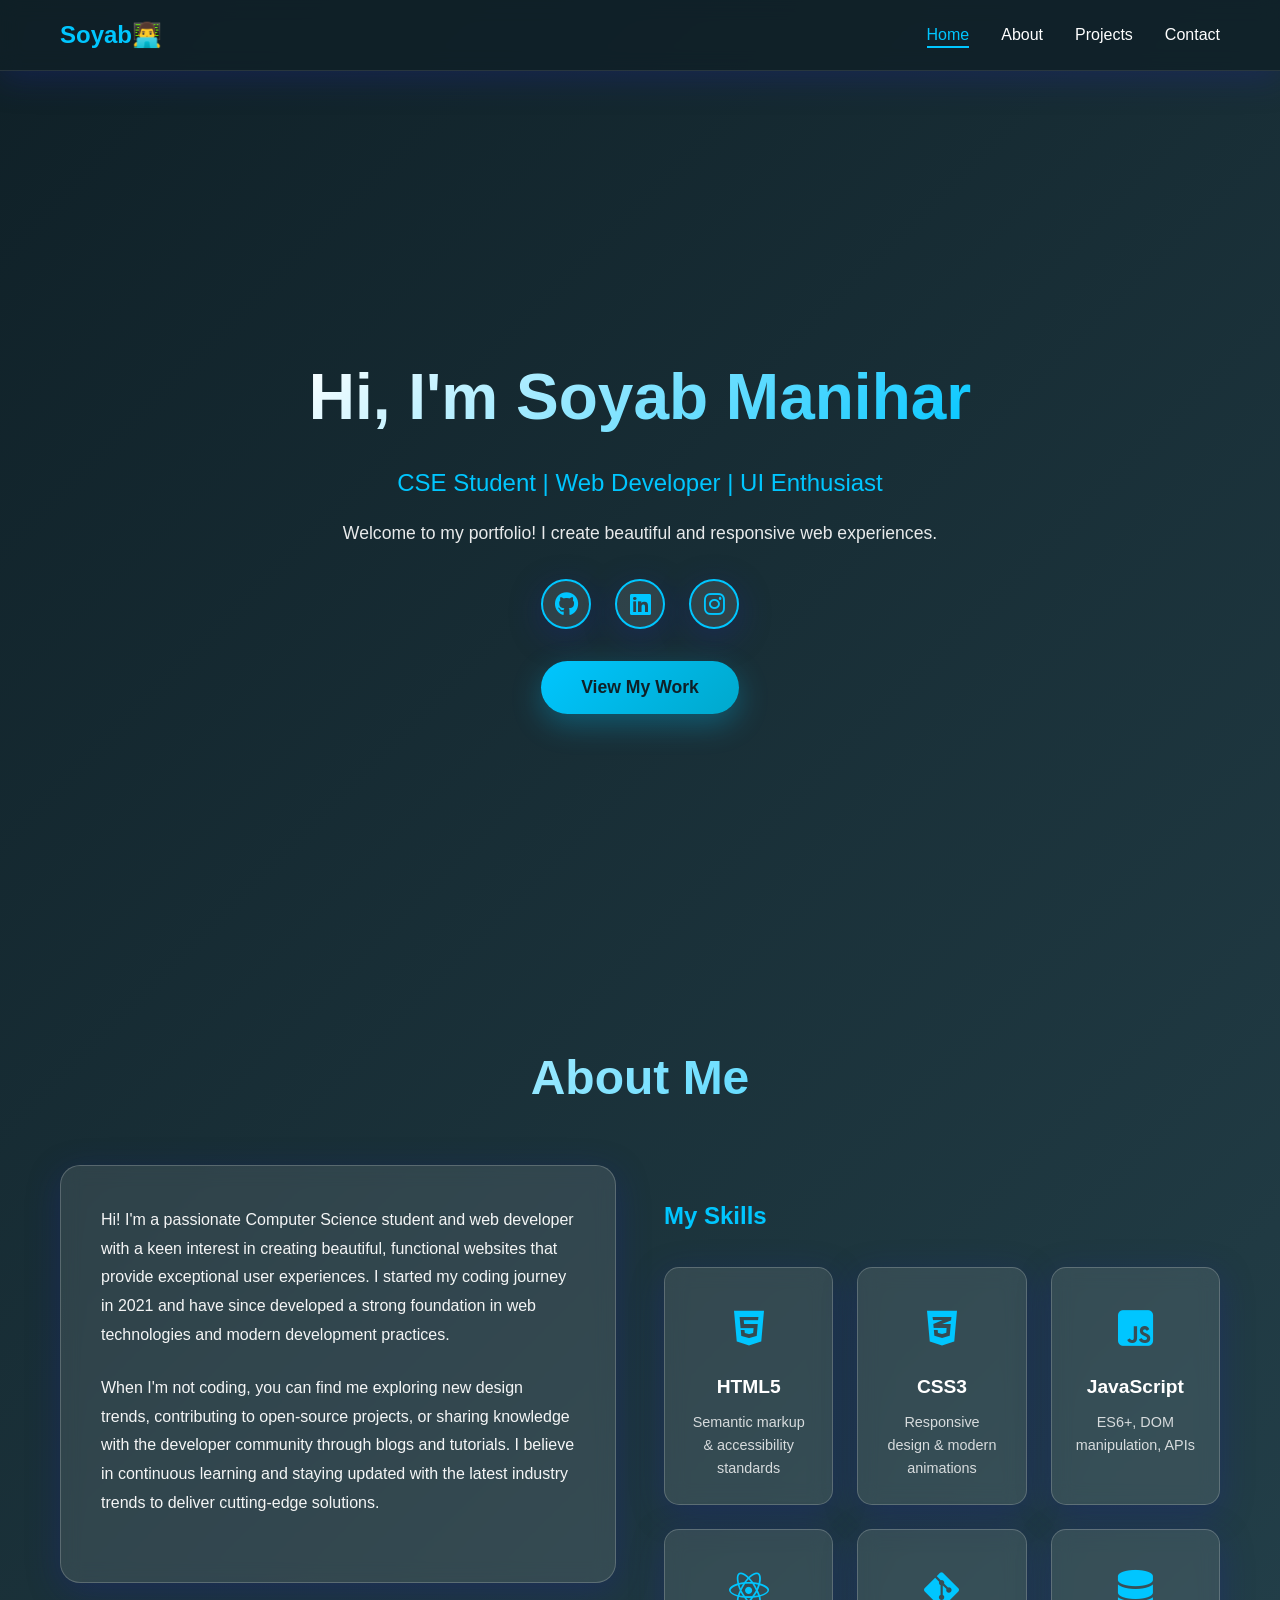
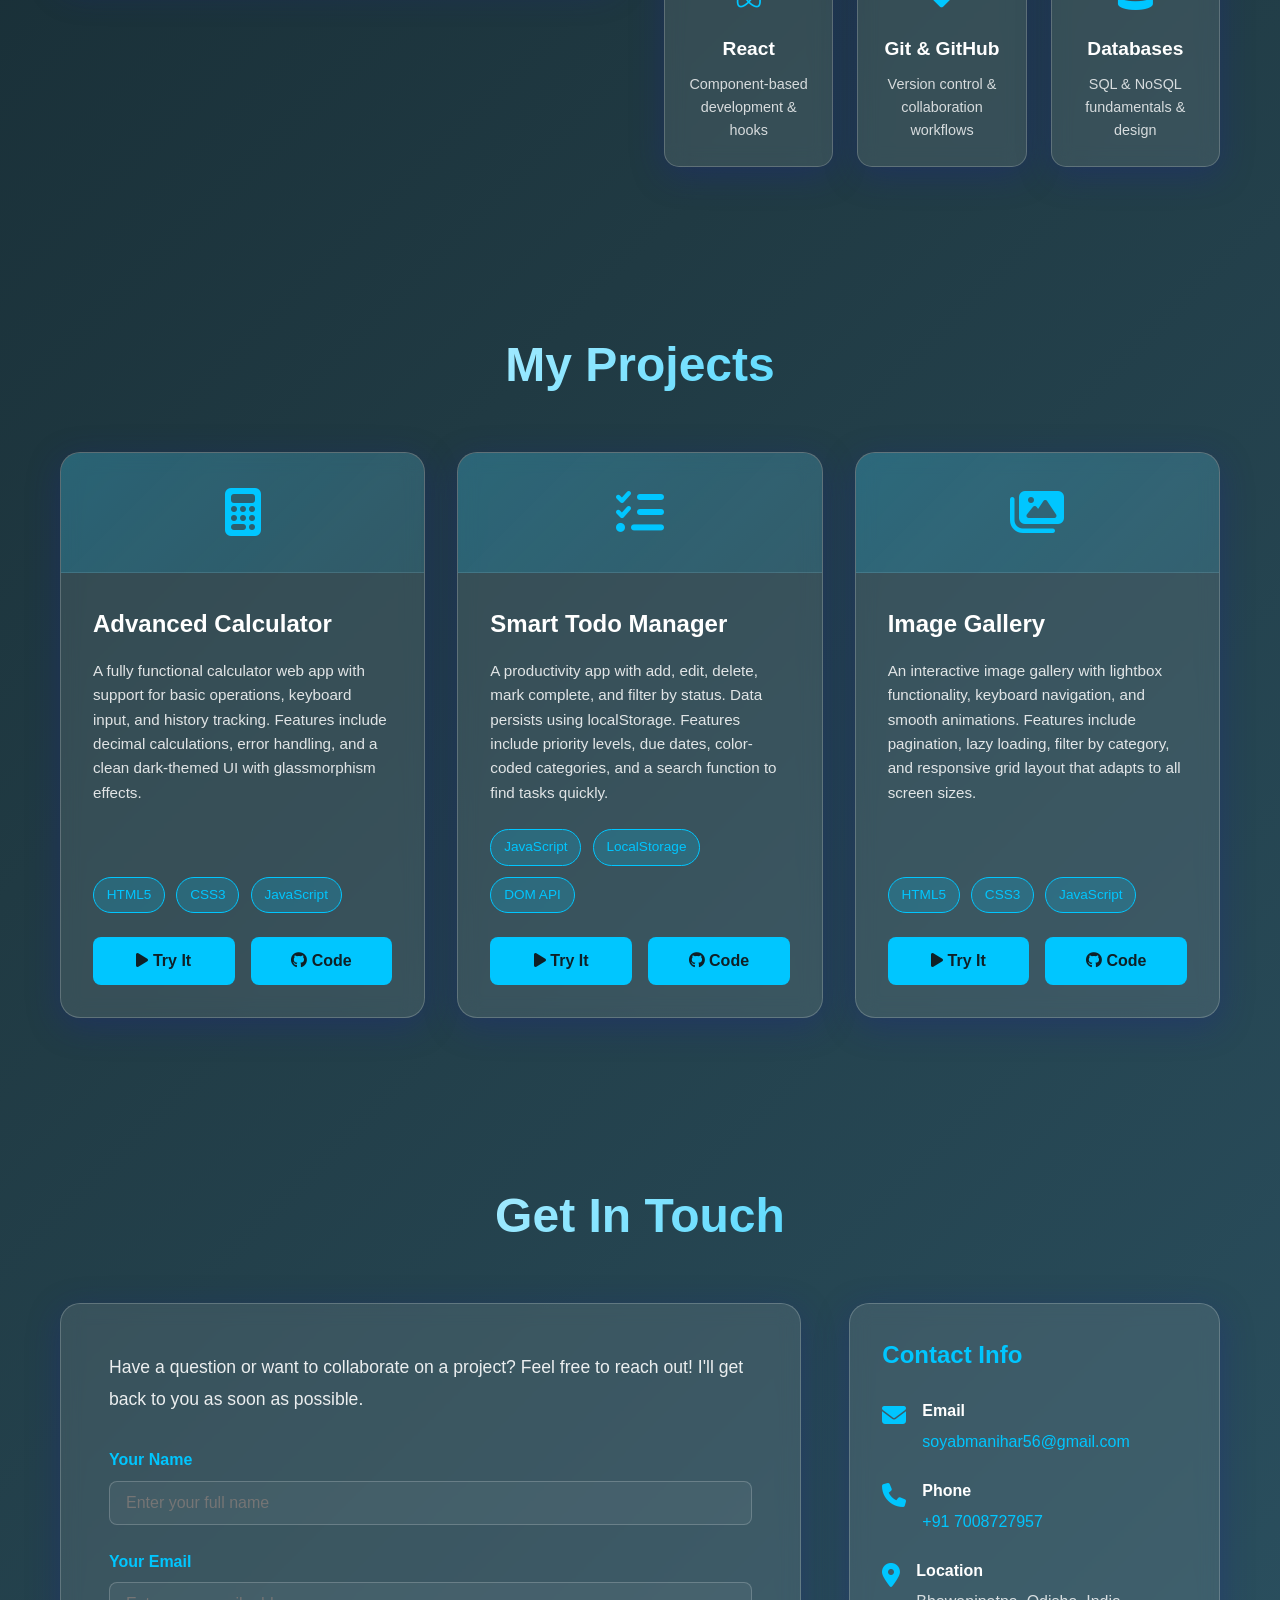
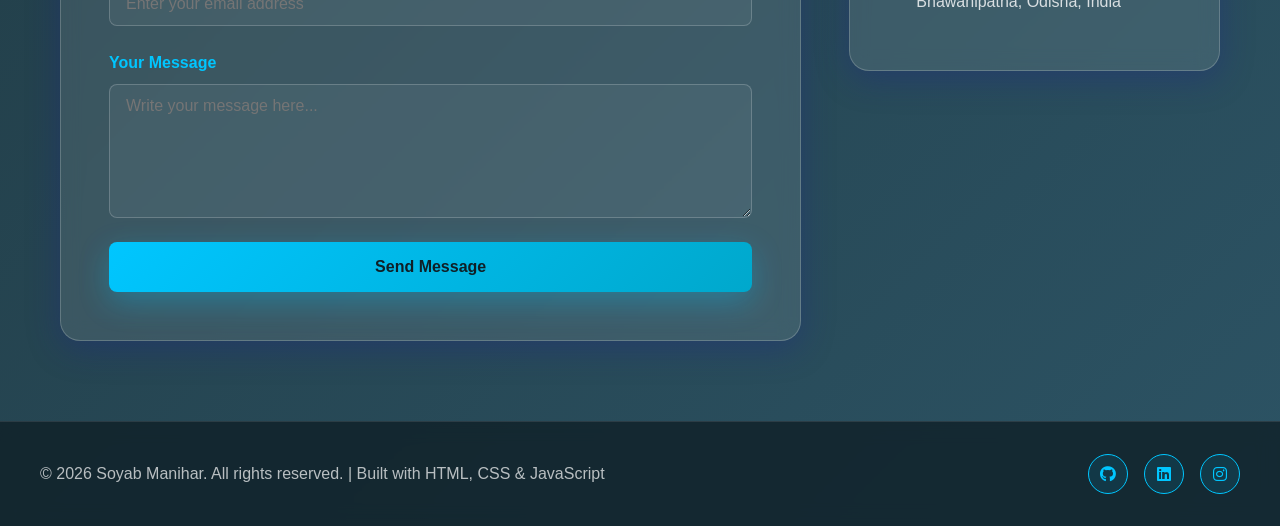
==== index.html @ 25ebbbba "Add files via upload A Personal Portfolio Website built using HTML, CSS, and JavaScript to showcase " ====
<!DOCTYPE html>
<html lang="en">
<head>
    <!-- Meta tags for character encoding and responsive design -->
    <meta charset="UTF-8">
    <meta name="viewport" content="width=device-width, initial-scale=1.0">
    <title>My Portfolio | Frontend Developer</title>
    
    <!-- Link to external CSS file -->
    <link rel="stylesheet" href="style.css">
    
    <!-- Font Awesome for social media icons -->
    <link rel="stylesheet" href="https://cdnjs.cloudflare.com/ajax/libs/font-awesome/6.4.0/css/all.min.css">
</head>
<body>
    
    <!-- ========== NAVBAR START ========== -->
    <nav class="navbar">
        <div class="nav-container">
            <!-- Logo/Name on the left -->
            <div class="nav-logo">
                <a href="#home">Soyab👨‍💻</a>
            </div>
            
            <!-- Navigation links -->
            <ul class="nav-menu">
                <li class="nav-item">
                    <a href="#home" class="nav-link">Home</a>
                </li>
                <li class="nav-item">
                    <a href="#about" class="nav-link">About</a>
                </li>
                <li class="nav-item">
                    <a href="#projects" class="nav-link">Projects</a>
                </li>
                <li class="nav-item">
                    <a href="#contact" class="nav-link">Contact</a>
                </li>
            </ul>
            
            <!-- Hamburger menu icon for mobile (will be styled later) -->
            <div class="hamburger">
                <span></span>
                <span></span>
                <span></span>
            </div>
        </div>
    </nav>
    <!-- ========== NAVBAR END ========== -->
    
    
    <!-- ========== HERO SECTION START ========== -->
    <section id="home" class="hero">
        <div class="hero-content">
            <!-- Your name -->
            <h1 class="hero-title">Hi, I'm Soyab Manihar</h1>
            
            <!-- Short intro/tagline -->
            <p class="hero-subtitle">CSE Student | Web Developer | UI Enthusiast</p>
            
            <!-- Brief description -->
            <p class="hero-description">
                Welcome to my portfolio! I create beautiful and responsive web experiences.
            </p>
            
            <!-- Social media icons -->
            <div class="social-icons">
                <a href="https://github.com/soyab" target="_blank" class="social-link">
                    <i class="fab fa-github"></i>
                </a>
                <a href="https://linkedin.com" target="_blank" class="social-link">
                    <i class="fab fa-linkedin"></i>
                </a>
                <a href="https://www.instagram.com/soyabmanihar8/?__pwa=1" target="_blank" class="social-link">
                    <i class="fab fa-instagram"></i>
                </a>
            </div>
            
            <!-- Call-to-action button -->
            <button class="cta-button">View My Work</button>
        </div>
    </section>
    <!-- ========== HERO SECTION END ========== -->
    
    
    <!-- ========== ABOUT SECTION START ========== -->
    <section id="about" class="about">
        <div class="container">
            <!-- Section heading -->
            <h2 class="section-title">About Me</h2>
            
            <div class="about-content">
                <!-- About description -->
                <div class="about-text">
                    <p>
                        Hi! I'm a passionate Computer Science student and web developer with a keen interest in creating beautiful, functional websites that provide exceptional user experiences. I started my coding journey in 2021 and have since developed a strong foundation in web technologies and modern development practices.
                    </p>
                    
                    <p>
                        When I'm not coding, you can find me exploring new design trends, contributing to open-source projects, or sharing knowledge with the developer community through blogs and tutorials. I believe in continuous learning and staying updated with the latest industry trends to deliver cutting-edge solutions.
                    </p>
                </div>
                
                <!-- Skills section -->
                <div class="skills-container">
                    <h3 class="skills-title">My Skills</h3>
                    
                    <div class="skills-grid">
                        <!-- Skill 1 -->
                        <div class="skill-card">
                            <i class="fab fa-html5 skill-icon"></i>
                            <h4>HTML5</h4>
                            <p>Semantic markup & accessibility standards</p>
                        </div>
                        
                        <!-- Skill 2 -->
                        <div class="skill-card">
                            <i class="fab fa-css3-alt skill-icon"></i>
                            <h4>CSS3</h4>
                            <p>Responsive design & modern animations</p>
                        </div>
                        
                        <!-- Skill 3 -->
                        <div class="skill-card">
                            <i class="fab fa-js-square skill-icon"></i>
                            <h4>JavaScript</h4>
                            <p>ES6+, DOM manipulation, APIs</p>
                        </div>
                        
                        <!-- Skill 4 -->
                        <div class="skill-card">
                            <i class="fab fa-react skill-icon"></i>
                            <h4>React</h4>
                            <p>Component-based development & hooks</p>
                        </div>
                        
                        <!-- Skill 5 -->
                        <div class="skill-card">
                            <i class="fab fa-git-alt skill-icon"></i>
                            <h4>Git & GitHub</h4>
                            <p>Version control & collaboration workflows</p>
                        </div>
                        
                        <!-- Skill 6 -->
                        <div class="skill-card">
                            <i class="fas fa-database skill-icon"></i>
                            <h4>Databases</h4>
                            <p>SQL & NoSQL fundamentals & design</p>
                        </div>
                    </div>
                </div>
            </div>
        </div>
    </section>
    <!-- ========== ABOUT SECTION END ========== -->
    
    
    <!-- ========== PROJECTS SECTION START ========== -->
    <section id="projects" class="projects">
        <div class="container">
            <!-- Section heading -->
            <h2 class="section-title">My Projects</h2>
            
            <div class="projects-grid">
                
                <!-- PROJECT 1 -->
                <div class="project-card">
                    <div class="project-header">
                        <i class="fas fa-calculator project-icon"></i>
                    </div>
                    
                    <div class="project-body">
                        <h3 class="project-title">Advanced Calculator</h3>
                        
                        <p class="project-description">
                            A fully functional calculator web app with support for basic operations, keyboard input, and history tracking. Features include decimal calculations, error handling, and a clean dark-themed UI with glassmorphism effects.
                        </p>
                        
                        <!-- Technologies used -->
                        <div class="project-tech">
                            <span class="tech-tag">HTML5</span>
                            <span class="tech-tag">CSS3</span>
                            <span class="tech-tag">JavaScript</span>
                        </div>
                        
                        <!-- Project links -->
                        <div class="project-links">
                            <a href="calculator/index.html" class="project-link">
                                <i class="fas fa-play"></i> Try It
                            </a>
                            <a href="https://github.com" class="project-link" target="_blank">
                                <i class="fab fa-github"></i> Code
                            </a>
                        </div>
                    </div>
                </div>
                
                <!-- PROJECT 2 -->
                <div class="project-card">
                    <div class="project-header">
                        <i class="fas fa-list-check project-icon"></i>
                    </div>
                    
                    <div class="project-body">
                        <h3 class="project-title">Smart Todo Manager</h3>
                        
                        <p class="project-description">
                            A productivity app with add, edit, delete, mark complete, and filter by status. Data persists using localStorage. Features include priority levels, due dates, color-coded categories, and a search function to find tasks quickly.
                        </p>
                        
                        <!-- Technologies used -->
                        <div class="project-tech">
                            <span class="tech-tag">JavaScript</span>
                            <span class="tech-tag">LocalStorage</span>
                            <span class="tech-tag">DOM API</span>
                        </div>
                        
                        <!-- Project links -->
                        <div class="project-links">
                            <a href="todo/index.html" class="project-link">
                                <i class="fas fa-play"></i> Try It
                            </a>
                            <a href="https://github.com" class="project-link" target="_blank">
                                <i class="fab fa-github"></i> Code
                            </a>
                        </div>
                    </div>
                </div>
                
                <!-- PROJECT 3 -->
                <div class="project-card">
                    <div class="project-header">
                        <i class="fas fa-images project-icon"></i>
                    </div>
                    
                    <div class="project-body">
                        <h3 class="project-title">Image Gallery</h3>
                        
                        <p class="project-description">
                            An interactive image gallery with lightbox functionality, keyboard navigation, and smooth animations. Features include pagination, lazy loading, filter by category, and responsive grid layout that adapts to all screen sizes.
                        </p>
                        
                        <!-- Technologies used -->
                        <div class="project-tech">
                            <span class="tech-tag">HTML5</span>
                            <span class="tech-tag">CSS3</span>
                            <span class="tech-tag">JavaScript</span>
                        </div>
                        
                        <!-- Project links -->
                        <div class="project-links">
                            <a href="gallery/index.html" class="project-link">
                                <i class="fas fa-play"></i> Try It
                            </a>
                            <a href="https://github.com" class="project-link" target="_blank">
                                <i class="fab fa-github"></i> Code
                            </a>
                        </div>
                    </div>
                </div>
                
            </div>
        </div>
    </section>
    <!-- ========== PROJECTS SECTION END ========== -->
    
    
    <!-- ========== CONTACT SECTION START ========== -->
    <section id="contact" class="contact">
        <div class="container">
            <!-- Section heading -->
            <h2 class="section-title">Get In Touch</h2>
            
            <!-- Contact form -->
            <div class="contact-container">
                <div class="contact-form-wrapper">
                    <p class="contact-subtitle">
                        Have a question or want to collaborate on a project? 
                        Feel free to reach out! I'll get back to you as soon as possible.
                    </p>
                    
                    <!-- Contact form -->
                    <form class="contact-form" id="contactForm">
                        <!-- Name input -->
                        <div class="form-group">
                            <label for="name" class="form-label">Your Name</label>
                            <input 
                                type="text" 
                                id="name" 
                                name="name" 
                                class="form-input" 
                                placeholder="Enter your full name"
                                required
                            >
                        </div>
                        
                        <!-- Email input -->
                        <div class="form-group">
                            <label for="email" class="form-label">Your Email</label>
                            <input 
                                type="email" 
                                id="email" 
                                name="email" 
                                class="form-input" 
                                placeholder="Enter your email address"
                                required
                            >
                        </div>
                        
                        <!-- Message textarea -->
                        <div class="form-group">
                            <label for="message" class="form-label">Your Message</label>
                            <textarea 
                                id="message" 
                                name="message" 
                                class="form-input form-textarea" 
                                placeholder="Write your message here..."
                                rows="6"
                                required
                            ></textarea>
                        </div>
                        
                        <!-- Submit button -->
                        <button type="submit" class="submit-btn">Send Message</button>
                    </form>
                    
                    <!-- Success message (hidden by default) -->
                    <div class="success-message" id="successMessage">
                        <i class="fas fa-check-circle"></i>
                        <p>Thank you! Your message has been sent successfully. I'll get back to you soon!</p>
                    </div>
                </div>
                
                <!-- Contact info aside -->
                <div class="contact-info">
                    <h3>Contact Info</h3>
                    
                    <div class="contact-item">
                        <i class="fas fa-envelope"></i>
                        <div>
                            <h4>Email</h4>
                            <p><a href="mailto:soyabmanihar56@gmail.com">soyabmanihar56@gmail.com</a></p>
                        </div>
                    </div>
                    
                    <div class="contact-item">
                        <i class="fas fa-phone"></i>
                        <div>
                            <h4>Phone</h4>
                            <p><a href="tel:+917008727957">+91 7008727957</a></p>
                        </div>
                    </div>
                    
                    <div class="contact-item">
                        <i class="fas fa-map-marker-alt"></i>
                        <div>
                            <h4>Location</h4>
                            <p>Bhawanipatna, Odisha, India</p>
                        </div>
                    </div>
                </div>
            </div>
        </div>
    </section>
    <!-- ========== CONTACT SECTION END ========== -->
    
    
    <!-- ========== FOOTER START ========== -->
    <footer class="footer">
        <div class="footer-content">
            <!-- Footer text -->
            <p>&copy; 2026 Soyab Manihar. All rights reserved. | Built with HTML, CSS & JavaScript</p>
            
            <!-- Social media links -->
            <div class="footer-socials">
                <a href="https://github.com/soyab" target="_blank" class="footer-link" title="GitHub">
                    <i class="fab fa-github"></i>
                </a>
                <a href="https://linkedin.com/in/soyab" target="_blank" class="footer-link" title="LinkedIn">
                    <i class="fab fa-linkedin"></i>
                </a>
                <a href="https://www.instagram.com/soyabmanihar8/?__pwa=1#" target="_blank" class="footer-link" title="Instagram">
                    <i class="fab fa-instagram"></i>
                </a>
            </div>
        </div>
    </footer>
    <!-- ========== FOOTER END ========== -->
    
    
    <!-- Link to external JavaScript file -->
    <script src="script.js"></script>
</body>
</html>
---- style.css ----
/* ========== GLOBAL STYLES ========== */
* {
    margin: 0;
    padding: 0;
    box-sizing: border-box;
}

/* Root color variables for easy customization */
:root {
    --color-dark-1: #0f2027;
    --color-dark-2: #203a43;
    --color-dark-3: #2c5364;
    --color-glass: rgba(255, 255, 255, 0.1);
    --color-text: #ffffff;
    --color-accent: #00c6ff;
    --transition: all 0.3s ease;
}

/* Body with gradient background */
body {
    font-family: 'Segoe UI', Tahoma, Geneva, Verdana, sans-serif;
    background: linear-gradient(135deg, var(--color-dark-1) 0%, var(--color-dark-2) 50%, var(--color-dark-3) 100%);
    color: var(--color-text);
    line-height: 1.6;
    overflow-x: hidden;
    min-height: 100vh;
}

/* Container for consistent padding */
.container {
    max-width: 1200px;
    margin: 0 auto;
    padding: 0 20px;
}

/* ========== NAVBAR STYLES ========== */
.navbar {
    position: fixed;
    top: 0;
    width: 100%;
    background: rgba(15, 32, 39, 0.8);
    backdrop-filter: blur(10px);
    border-bottom: 1px solid rgba(255, 255, 255, 0.1);
    z-index: 1000;
    box-shadow: 0 8px 32px 0 rgba(31, 38, 135, 0.37);
}

.nav-container {
    max-width: 1200px;
    margin: 0 auto;
    padding: 1rem 20px;
    display: flex;
    justify-content: space-between;
    align-items: center;
}

.nav-logo a {
    font-size: 1.5rem;
    font-weight: bold;
    color: var(--color-accent);
    text-decoration: none;
    transition: var(--transition);
}

.nav-logo a:hover {
    color: var(--color-text);
    text-shadow: 0 0 10px var(--color-accent);
}

.nav-menu {
    display: flex;
    list-style: none;
    gap: 2rem;
}

.nav-item {
    position: relative;
}

.nav-link {
    color: var(--color-text);
    text-decoration: none;
    transition: var(--transition);
    padding: 0.5rem 0;
}

.nav-link:hover {
    color: var(--color-accent);
}

.nav-link.active {
    color: var(--color-accent);
}

.nav-link::after {
    content: '';
    position: absolute;
    bottom: 0;
    left: 0;
    width: 0;
    height: 2px;
    background-color: var(--color-accent);
    transition: var(--transition);
}

.nav-link:hover::after {
    width: 100%;
}

.nav-link.active::after {
    width: 100%;
}

/* Hamburger menu (hidden on desktop, shown on mobile) */
.hamburger {
    display: none;
    flex-direction: column;
    cursor: pointer;
}

.hamburger span {
    width: 25px;
    height: 3px;
    background-color: var(--color-text);
    margin: 5px 0;
    transition: var(--transition);
    border-radius: 3px;
}

.hamburger.active span:nth-child(1) {
    transform: rotate(45deg) translate(10px, 10px);
}

.hamburger.active span:nth-child(2) {
    opacity: 0;
}

.hamburger.active span:nth-child(3) {
    transform: rotate(-45deg) translate(8px, -8px);
}

/* ========== HERO SECTION STYLES ========== */
.hero {
    min-height: 100vh;
    display: flex;
    align-items: center;
    justify-content: center;
    margin-top: 60px;
    padding: 60px 20px 20px;
    position: relative;
    overflow: hidden;
}

/* Background animated gradient effect */
.hero::before {
    content: '';
    position: absolute;
    top: -50%;
    right: -50%;
    width: 500px;
    height: 500px;
    background: radial-gradient(circle, var(--color-accent) 0%, transparent 70%);
    opacity: 0.1;
    animation: float 20s ease-in-out infinite;
}

.hero-content {
    position: relative;
    z-index: 2;
    text-align: center;
    max-width: 800px;
}

.hero-title {
    font-size: 4rem;
    font-weight: bold;
    margin-bottom: 1rem;
    background: linear-gradient(135deg, var(--color-text), var(--color-accent));
    -webkit-background-clip: text;
    -webkit-text-fill-color: transparent;
    background-clip: text;
    animation: slideInDown 1s ease;
}

.hero-subtitle {
    font-size: 1.5rem;
    color: var(--color-accent);
    margin-bottom: 1rem;
    animation: slideInUp 1s ease 0.2s both;
}

.hero-description {
    font-size: 1.1rem;
    color: rgba(255, 255, 255, 0.9);
    margin-bottom: 2rem;
    animation: slideInUp 1s ease 0.4s both;
}

/* Social icons */
.social-icons {
    display: flex;
    justify-content: center;
    gap: 1.5rem;
    margin: 2rem 0;
    animation: slideInUp 1s ease 0.6s both;
}

.social-link {
    width: 50px;
    height: 50px;
    display: flex;
    align-items: center;
    justify-content: center;
    background: var(--color-glass);
    border: 2px solid var(--color-accent);
    border-radius: 50%;
    color: var(--color-accent);
    font-size: 1.5rem;
    text-decoration: none;
    backdrop-filter: blur(10px);
    transition: var(--transition);
    box-shadow: 0 8px 32px 0 rgba(31, 38, 135, 0.37);
}

.social-link:hover {
    background: var(--color-accent);
    color: var(--color-dark-1);
    transform: translateY(-5px);
    box-shadow: 0 15px 35px 0 rgba(0, 198, 255, 0.4);
}

/* CTA Button */
.cta-button {
    background: linear-gradient(135deg, var(--color-accent), #00a8cc);
    color: var(--color-dark-1);
    border: none;
    padding: 1rem 2.5rem;
    font-size: 1.1rem;
    font-weight: bold;
    border-radius: 50px;
    cursor: pointer;
    transition: var(--transition);
    box-shadow: 0 10px 30px rgba(0, 198, 255, 0.3);
    animation: slideInUp 1s ease 0.8s both;
}

.cta-button:hover {
    transform: translateY(-3px);
    box-shadow: 0 15px 40px rgba(0, 198, 255, 0.5);
}

/* ========== SECTION TITLE STYLES ========== */
.section-title {
    font-size: 3rem;
    font-weight: bold;
    text-align: center;
    margin-bottom: 3rem;
    background: linear-gradient(135deg, var(--color-text), var(--color-accent));
    -webkit-background-clip: text;
    -webkit-text-fill-color: transparent;
    background-clip: text;
}

/* ========== ABOUT SECTION STYLES ========== */
.about {
    padding: 80px 20px;
    position: relative;
}

.about-content {
    display: grid;
    grid-template-columns: 1fr 1fr;
    gap: 3rem;
    align-items: start;
}

.about-text {
    background: var(--color-glass);
    padding: 2.5rem;
    border-radius: 20px;
    backdrop-filter: blur(10px);
    border: 1px solid rgba(255, 255, 255, 0.2);
    box-shadow: 0 8px 32px 0 rgba(31, 38, 135, 0.37);
}

.about-text p {
    font-size: 1rem;
    margin-bottom: 1.5rem;
    line-height: 1.8;
    color: rgba(255, 255, 255, 0.95);
}

/* Skills section */
.skills-container {
    margin-top: 2rem;
}

.skills-title {
    font-size: 1.5rem;
    margin-bottom: 2rem;
    color: var(--color-accent);
}

.skills-grid {
    display: grid;
    grid-template-columns: repeat(3, 1fr);
    gap: 1.5rem;
}

.skill-card {
    background: var(--color-glass);
    padding: 1.5rem;
    border-radius: 15px;
    text-align: center;
    backdrop-filter: blur(10px);
    border: 1px solid rgba(255, 255, 255, 0.2);
    transition: var(--transition);
    box-shadow: 0 8px 32px 0 rgba(31, 38, 135, 0.37);
}

.skill-card:hover {
    transform: translateY(-10px);
    background: rgba(0, 198, 255, 0.15);
    border-color: var(--color-accent);
    box-shadow: 0 15px 40px rgba(0, 198, 255, 0.3);
}

.skill-icon {
    font-size: 2.5rem;
    color: var(--color-accent);
    margin: 1rem 0;
}

.skill-card h4 {
    font-size: 1.2rem;
    margin: 0.5rem 0;
    color: var(--color-text);
}

.skill-card p {
    font-size: 0.9rem;
    color: rgba(255, 255, 255, 0.8);
}

/* ========== PROJECTS SECTION STYLES ========== */
.projects {
    padding: 80px 20px;
    position: relative;
}

.projects-grid {
    display: grid;
    grid-template-columns: repeat(3, 1fr);
    gap: 2rem;
}

.project-card {
    background: var(--color-glass);
    border-radius: 20px;
    overflow: hidden;
    backdrop-filter: blur(10px);
    border: 1px solid rgba(255, 255, 255, 0.2);
    transition: var(--transition);
    box-shadow: 0 8px 32px 0 rgba(31, 38, 135, 0.37);
    display: flex;
    flex-direction: column;
    height: 100%;
}

.project-card:hover {
    transform: translateY(-15px);
    background: rgba(0, 198, 255, 0.1);
    border-color: var(--color-accent);
    box-shadow: 0 20px 50px rgba(0, 198, 255, 0.4);
}

.project-header {
    height: 120px;
    background: linear-gradient(135deg, rgba(0, 198, 255, 0.2), rgba(0, 198, 255, 0.1));
    display: flex;
    align-items: center;
    justify-content: center;
    border-bottom: 1px solid rgba(255, 255, 255, 0.1);
}

.project-icon {
    font-size: 3rem;
    color: var(--color-accent);
}

.project-body {
    padding: 2rem;
    flex-grow: 1;
    display: flex;
    flex-direction: column;
}

.project-title {
    font-size: 1.5rem;
    margin-bottom: 1rem;
    color: var(--color-text);
}

.project-description {
    font-size: 0.95rem;
    color: rgba(255, 255, 255, 0.85);
    margin-bottom: 1.5rem;
    line-height: 1.6;
    flex-grow: 1;
}

.project-tech {
    display: flex;
    flex-wrap: wrap;
    gap: 0.7rem;
    margin-bottom: 1.5rem;
}

.tech-tag {
    background: rgba(0, 198, 255, 0.2);
    color: var(--color-accent);
    padding: 0.4rem 0.8rem;
    border-radius: 20px;
    font-size: 0.85rem;
    border: 1px solid var(--color-accent);
}

.project-links {
    display: flex;
    gap: 1rem;
}

.project-link {
    flex: 1;
    padding: 0.7rem 1rem;
    background: var(--color-accent);
    color: var(--color-dark-1);
    text-decoration: none;
    border-radius: 8px;
    text-align: center;
    font-weight: bold;
    transition: var(--transition);
    cursor: pointer;
}

.project-link:hover {
    background: var(--color-text);
    transform: scale(1.05);
}

/* ========== CONTACT SECTION STYLES ========== */
.contact {
    padding: 80px 20px;
    position: relative;
}

.contact-container {
    display: grid;
    grid-template-columns: 2fr 1fr;
    gap: 3rem;
}

.contact-form-wrapper {
    background: var(--color-glass);
    padding: 3rem;
    border-radius: 20px;
    backdrop-filter: blur(10px);
    border: 1px solid rgba(255, 255, 255, 0.2);
    box-shadow: 0 8px 32px 0 rgba(31, 38, 135, 0.37);
}

.contact-subtitle {
    font-size: 1.1rem;
    color: rgba(255, 255, 255, 0.9);
    margin-bottom: 2rem;
    line-height: 1.8;
}

.contact-form {
    display: flex;
    flex-direction: column;
    gap: 1.5rem;
}

.form-group {
    display: flex;
    flex-direction: column;
}

.form-label {
    font-size: 1rem;
    font-weight: bold;
    color: var(--color-accent);
    margin-bottom: 0.5rem;
}

.form-input {
    padding: 0.75rem 1rem;
    background: rgba(255, 255, 255, 0.05);
    border: 1px solid rgba(255, 255, 255, 0.2);
    border-radius: 8px;
    color: var(--color-text);
    font-family: inherit;
    font-size: 1rem;
    transition: var(--transition);
}

.form-input:focus {
    outline: none;
    background: rgba(255, 255, 255, 0.1);
    border-color: var(--color-accent);
    box-shadow: 0 0 10px rgba(0, 198, 255, 0.3);
}

.form-textarea {
    resize: vertical;
    min-height: 120px;
}

.submit-btn {
    padding: 1rem;
    background: linear-gradient(135deg, var(--color-accent), #00a8cc);
    color: var(--color-dark-1);
    border: none;
    border-radius: 8px;
    font-size: 1rem;
    font-weight: bold;
    cursor: pointer;
    transition: var(--transition);
    box-shadow: 0 10px 30px rgba(0, 198, 255, 0.3);
}

.submit-btn:hover {
    transform: translateY(-2px);
    box-shadow: 0 15px 40px rgba(0, 198, 255, 0.5);
}

/* Success message */
.success-message {
    display: none;
    background: rgba(76, 175, 80, 0.2);
    color: #4CAF50;
    padding: 1.5rem;
    border-radius: 8px;
    border: 1px solid #4CAF50;
    text-align: center;
    margin-top: 1rem;
    animation: slideInUp 0.5s ease;
}

.success-message.show {
    display: block;
}

.success-message i {
    font-size: 2rem;
    margin-bottom: 0.5rem;
}

/* Contact info */
.contact-info {
    background: var(--color-glass);
    padding: 2rem;
    border-radius: 20px;
    backdrop-filter: blur(10px);
    border: 1px solid rgba(255, 255, 255, 0.2);
    box-shadow: 0 8px 32px 0 rgba(31, 38, 135, 0.37);
    height: fit-content;
}

.contact-info h3 {
    font-size: 1.5rem;
    color: var(--color-accent);
    margin-bottom: 1.5rem;
}

.contact-item {
    display: flex;
    gap: 1rem;
    margin-bottom: 1.5rem;
}

.contact-item i {
    font-size: 1.5rem;
    color: var(--color-accent);
    margin-top: 0.3rem;
}

.contact-item h4 {
    color: var(--color-text);
    margin-bottom: 0.3rem;
}

.contact-item p {
    color: rgba(255, 255, 255, 0.8);
}

.contact-item a {
    color: var(--color-accent);
    text-decoration: none;
    transition: var(--transition);
}

.contact-item a:hover {
    text-decoration: underline;
}

/* ========== FOOTER STYLES ========== */
.footer {
    background: rgba(15, 32, 39, 0.8);
    backdrop-filter: blur(10px);
    border-top: 1px solid rgba(255, 255, 255, 0.1);
    padding: 2rem 20px;
}

.footer-content {
    max-width: 1200px;
    margin: 0 auto;
    display: flex;
    justify-content: space-between;
    align-items: center;
    gap: 2rem;
}

.footer-content p {
    color: rgba(255, 255, 255, 0.7);
    margin: 0;
}

.footer-socials {
    display: flex;
    gap: 1rem;
}

.footer-link {
    width: 40px;
    height: 40px;
    display: flex;
    align-items: center;
    justify-content: center;
    background: rgba(0, 198, 255, 0.1);
    border: 1px solid var(--color-accent);
    border-radius: 50%;
    color: var(--color-accent);
    text-decoration: none;
    transition: var(--transition);
}

.footer-link:hover {
    background: var(--color-accent);
    color: var(--color-dark-1);
}

/* ========== ANIMATIONS ========== */
@keyframes slideInDown {
    from {
        opacity: 0;
        transform: translateY(-50px);
    }
    to {
        opacity: 1;
        transform: translateY(0);
    }
}

@keyframes slideInUp {
    from {
        opacity: 0;
        transform: translateY(50px);
    }
    to {
        opacity: 1;
        transform: translateY(0);
    }
}

@keyframes float {
    0%, 100% {
        transform: translateY(0px);
    }
    50% {
        transform: translateY(-20px);
    }
}

/* ========== RESPONSIVE DESIGN ========== */

/* Large Desktop (1200px and above) */
@media (max-width: 1200px) {
    .container {
        max-width: 1000px;
    }
}

/* Tablet (768px and below) */
@media (max-width: 768px) {
    /* Navbar adjustments */
    .nav-container {
        padding: 1rem 15px;
    }
    
    .nav-logo a {
        font-size: 1.3rem;
    }
    
    /* Hero section */
    .hero {
        padding: 40px 20px;
    }
    
    .hero-title {
        font-size: 2.5rem;
    }
    
    .hero-subtitle {
        font-size: 1.2rem;
    }
    
    .hero-description {
        font-size: 1rem;
    }
    
    .social-icons {
        gap: 1rem;
    }
    
    .social-link {
        width: 45px;
        height: 45px;
        font-size: 1.2rem;
    }
    
    .cta-button {
        padding: 0.9rem 2rem;
        font-size: 1rem;
    }
    
    /* Section titles */
    .section-title {
        font-size: 2.5rem;
        margin-bottom: 2.5rem;
    }
    
    /* About section */
    .about {
        padding: 60px 20px;
    }
    
    .about-content {
        gap: 2rem;
    }
    
    .about-text {
        padding: 2rem;
    }
    
    .about-text p {
        font-size: 0.95rem;
    }
    
    .skills-title {
        font-size: 1.3rem;
    }
    
    .skills-grid {
        grid-template-columns: repeat(2, 1fr);
        gap: 1.2rem;
    }
    
    .skill-card {
        padding: 1.2rem;
    }
    
    .skill-icon {
        font-size: 2rem;
    }
    
    .skill-card h4 {
        font-size: 1rem;
    }
    
    .skill-card p {
        font-size: 0.85rem;
    }
    
    /* Projects section */
    .projects {
        padding: 60px 20px;
    }
    
    .projects-grid {
        grid-template-columns: repeat(2, 1fr);
        gap: 1.5rem;
    }
    
    .project-header {
        height: 100px;
    }
    
    .project-icon {
        font-size: 2.5rem;
    }
    
    .project-body {
        padding: 1.5rem;
    }
    
    .project-title {
        font-size: 1.3rem;
        margin-bottom: 0.8rem;
    }
    
    .project-description {
        font-size: 0.9rem;
        margin-bottom: 1rem;
    }
    
    .tech-tag {
        padding: 0.35rem 0.7rem;
        font-size: 0.8rem;
    }
    
    .project-links {
        gap: 0.8rem;
    }
    
    .project-link {
        padding: 0.6rem 0.8rem;
        font-size: 0.9rem;
    }
    
    /* Contact section */
    .contact {
        padding: 60px 20px;
    }
    
    .contact-container {
        gap: 2rem;
    }
    
    .contact-form-wrapper {
        padding: 2rem;
    }
    
    .contact-subtitle {
        font-size: 1rem;
    }
    
    .form-input {
        font-size: 0.95rem;
        padding: 0.7rem 0.9rem;
    }
    
    .submit-btn {
        padding: 0.9rem;
        font-size: 0.95rem;
    }
    
    .contact-info {
        padding: 1.5rem;
    }
    
    .contact-info h3 {
        font-size: 1.3rem;
    }
    
    .contact-item {
        gap: 0.8rem;
    }
    
    .contact-item i {
        font-size: 1.3rem;
    }
    
    .contact-item h4 {
        font-size: 0.95rem;
    }
    
    .contact-item p {
        font-size: 0.85rem;
    }
    
    /* Footer */
    .footer-content {
        flex-direction: column;
        gap: 1.5rem;
    }
    
    .footer-content p {
        font-size: 0.9rem;
    }
    
    .footer-socials {
        gap: 0.8rem;
    }
    
    .footer-link {
        width: 35px;
        height: 35px;
        font-size: 0.9rem;
    }
}

/* Small Tablet (600px and below) */
@media (max-width: 600px) {
    .section-title {
        font-size: 2rem;
    }
    
    .about-content {
        grid-template-columns: 1fr;
    }
    
    .skills-grid {
        grid-template-columns: 1fr;
    }
    
    .projects-grid {
        grid-template-columns: 1fr;
    }
    
    .contact-container {
        grid-template-columns: 1fr;
    }
}

/* Mobile (576px and below) */
@media (max-width: 576px) {
    /* Navbar */
    .hamburger {
        display: flex;
    }
    
    .nav-menu {
        position: absolute;
        top: 60px;
        left: 0;
        right: 0;
        background: rgba(15, 32, 39, 0.95);
        backdrop-filter: blur(10px);
        flex-direction: column;
        gap: 0;
        display: none;
        padding: 2rem 0;
        border-bottom: 1px solid rgba(255, 255, 255, 0.1);
        z-index: 999;
    }
    
    .nav-item {
        padding: 0 2rem;
        border-bottom: 1px solid rgba(255, 255, 255, 0.1);
    }
    
    .nav-link {
        display: block;
        padding: 1rem 0;
    }
    
    .nav-logo a {
        font-size: 1.2rem;
    }
    
    /* Hero section */
    .hero {
        min-height: 80vh;
        margin-top: 50px;
        padding: 30px 15px;
    }
    
    .hero::before {
        width: 300px;
        height: 300px;
        top: -25%;
        right: -25%;
    }
    
    .hero-title {
        font-size: 1.8rem;
        margin-bottom: 0.8rem;
    }
    
    .hero-subtitle {
        font-size: 1rem;
        margin-bottom: 0.8rem;
    }
    
    .hero-description {
        font-size: 0.9rem;
        margin-bottom: 1.5rem;
    }
    
    .social-icons {
        gap: 1rem;
        margin: 1.5rem 0;
    }
    
    .social-link {
        width: 40px;
        height: 40px;
        font-size: 1rem;
    }
    
    .cta-button {
        padding: 0.8rem 1.8rem;
        font-size: 0.95rem;
        animation: none;
    }
    
    /* Sections */
    .about,
    .projects,
    .contact {
        padding: 50px 15px;
    }
    
    .section-title {
        font-size: 1.8rem;
        margin-bottom: 2rem;
    }
    
    /* About */
    .about-text {
        padding: 1.5rem;
    }
    
    .about-text p {
        font-size: 0.9rem;
    }
    
    .skills-grid {
        grid-template-columns: 1fr;
        gap: 1rem;
    }
    
    .skill-card {
        padding: 1rem;
    }
    
    .skill-icon {
        font-size: 1.8rem;
    }
    
    .skill-card h4 {
        font-size: 0.95rem;
    }
    
    .skill-card p {
        font-size: 0.8rem;
    }
    
    /* Projects */
    .projects-grid {
        grid-template-columns: 1fr;
        gap: 1rem;
    }
    
    .project-card {
        margin-bottom: 1rem;
    }
    
    .project-header {
        height: 80px;
    }
    
    .project-icon {
        font-size: 2rem;
    }
    
    .project-body {
        padding: 1rem;
    }
    
    .project-title {
        font-size: 1.1rem;
        margin-bottom: 0.6rem;
    }
    
    .project-description {
        font-size: 0.85rem;
        margin-bottom: 0.8rem;
    }
    
    .tech-tag {
        padding: 0.3rem 0.6rem;
        font-size: 0.75rem;
    }
    
    .project-links {
        gap: 0.6rem;
    }
    
    .project-link {
        padding: 0.5rem 0.6rem;
        font-size: 0.8rem;
    }
    
    /* Contact */
    .contact-form-wrapper {
        padding: 1.2rem;
    }
    
    .contact-subtitle {
        font-size: 0.95rem;
        margin-bottom: 1.5rem;
    }
    
    .form-group {
        margin-bottom: 1rem;
    }
    
    .form-label {
        font-size: 0.9rem;
        margin-bottom: 0.4rem;
    }
    
    .form-input {
        font-size: 0.9rem;
        padding: 0.6rem 0.8rem;
    }
    
    .form-textarea {
        min-height: 100px;
    }
    
    .submit-btn {
        padding: 0.8rem;
        font-size: 0.9rem;
    }
    
    .contact-info {
        padding: 1.2rem;
    }
    
    .contact-info h3 {
        font-size: 1.1rem;
        margin-bottom: 1rem;
    }
    
    .contact-item {
        gap: 0.8rem;
        margin-bottom: 1.2rem;
    }
    
    .contact-item i {
        font-size: 1.2rem;
        min-width: 20px;
    }
    
    .contact-item h4 {
        font-size: 0.9rem;
    }
    
    .contact-item p {
        font-size: 0.8rem;
    }
    
    /* Footer */
    .footer {
        padding: 1.5rem 15px;
    }
    
    .footer-content {
        flex-direction: column;
        text-align: center;
        gap: 1rem;
    }
    
    .footer-content p {
        font-size: 0.8rem;
    }
    
    .footer-socials {
        justify-content: center;
        gap: 0.8rem;
    }
    
    .footer-link {
        width: 35px;
        height: 35px;
        font-size: 0.85rem;
    }
}

/* Extra Small Mobile (360px and below) */
@media (max-width: 360px) {
    .hero-title {
        font-size: 1.5rem;
    }
    
    .hero-subtitle {
        font-size: 0.9rem;
    }
    
    .section-title {
        font-size: 1.5rem;
    }
    
    .contact-form-wrapper,
    .contact-info {
        padding: 1rem;
    }
}

/* Touch devices optimization */
@media (hover: none) and (pointer: coarse) {
    .social-link,
    .project-link,
    .cta-button {
        padding: 0.8rem;
    }
    
    .project-card:hover {
        transform: translateY(-8px);
    }
}
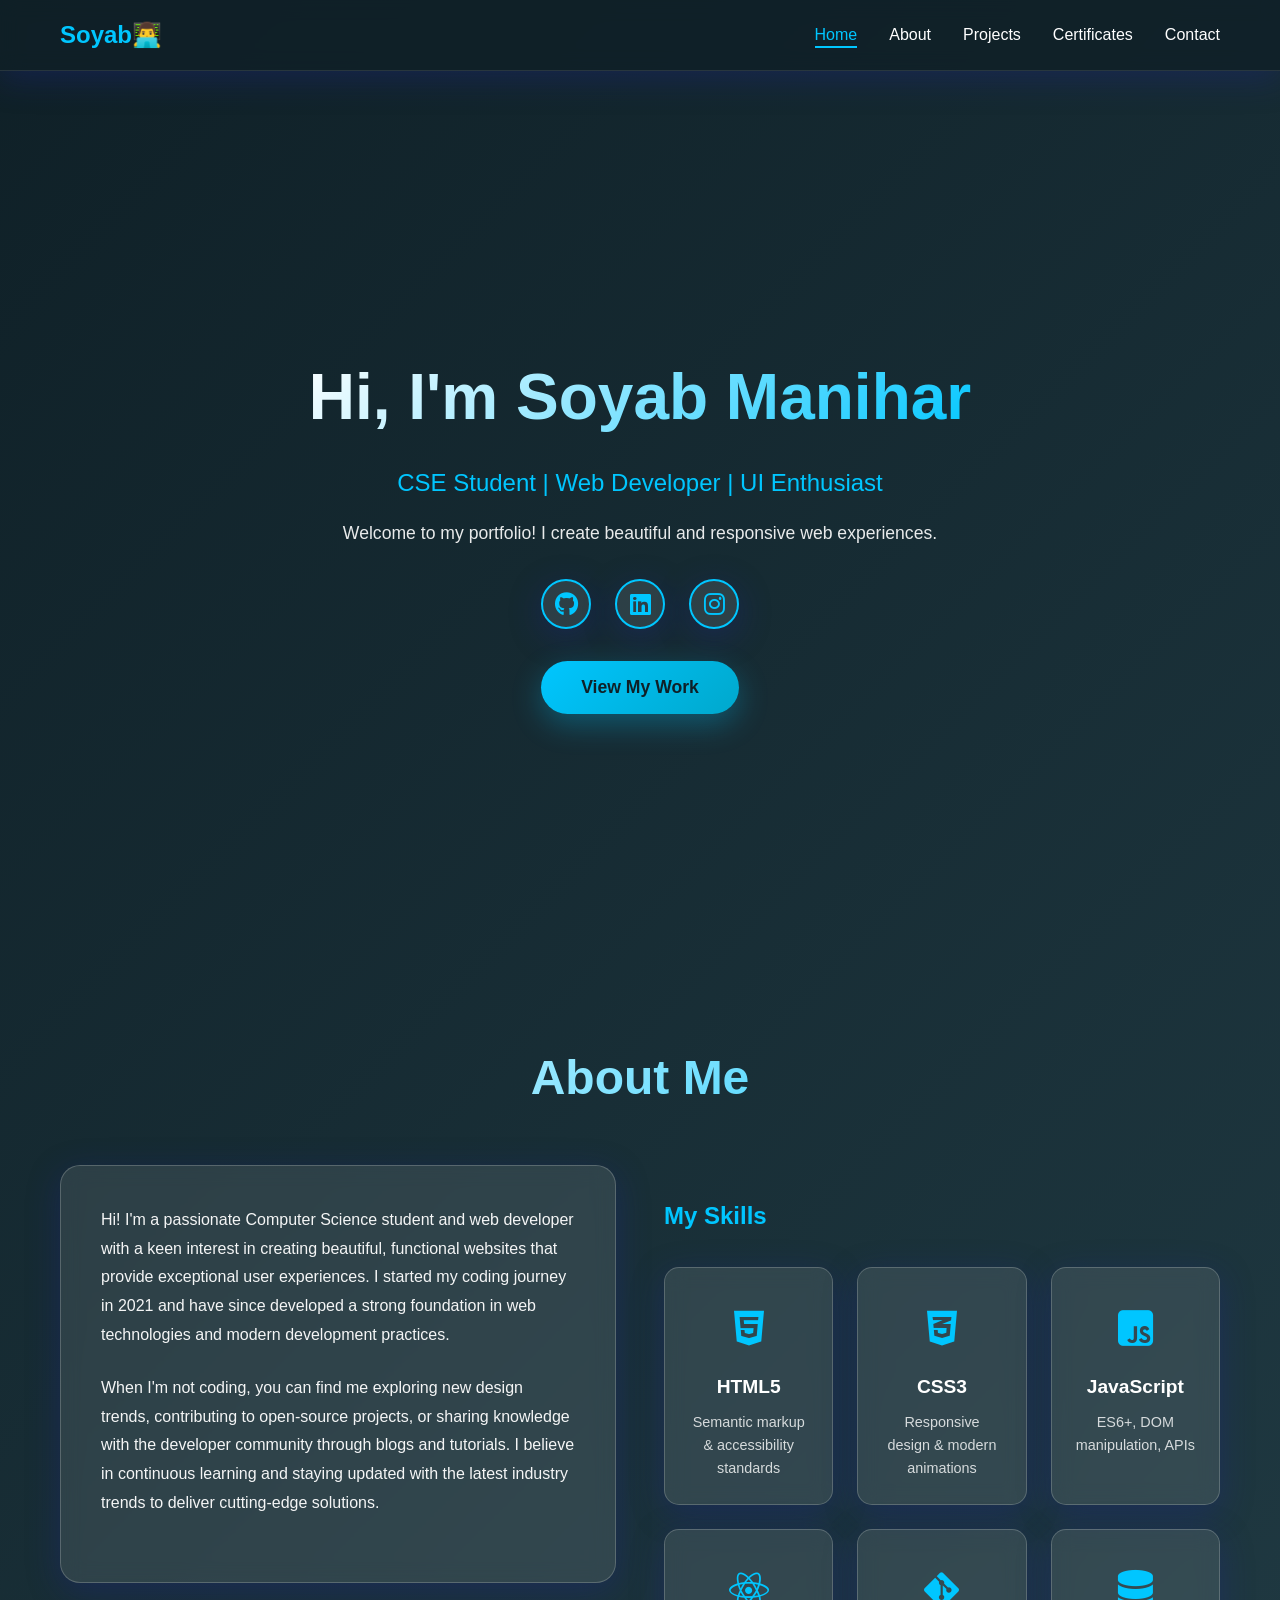
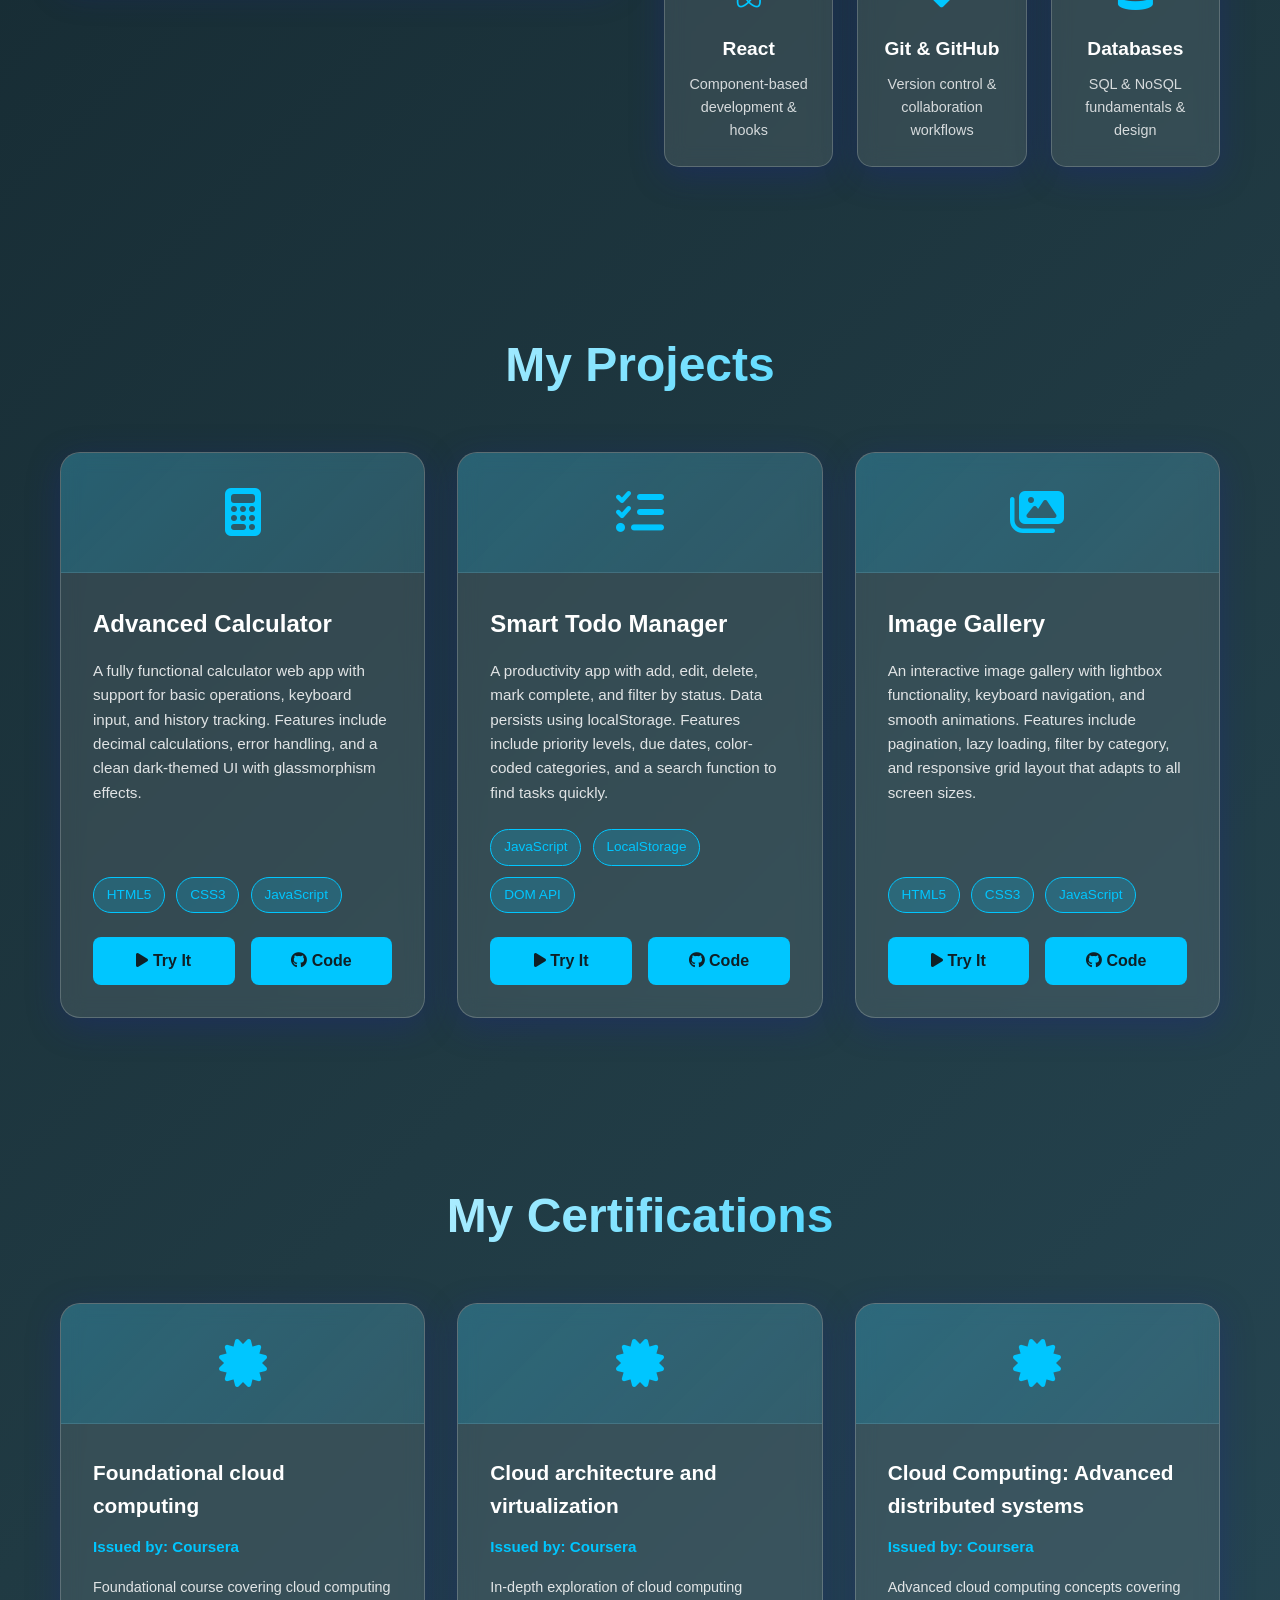
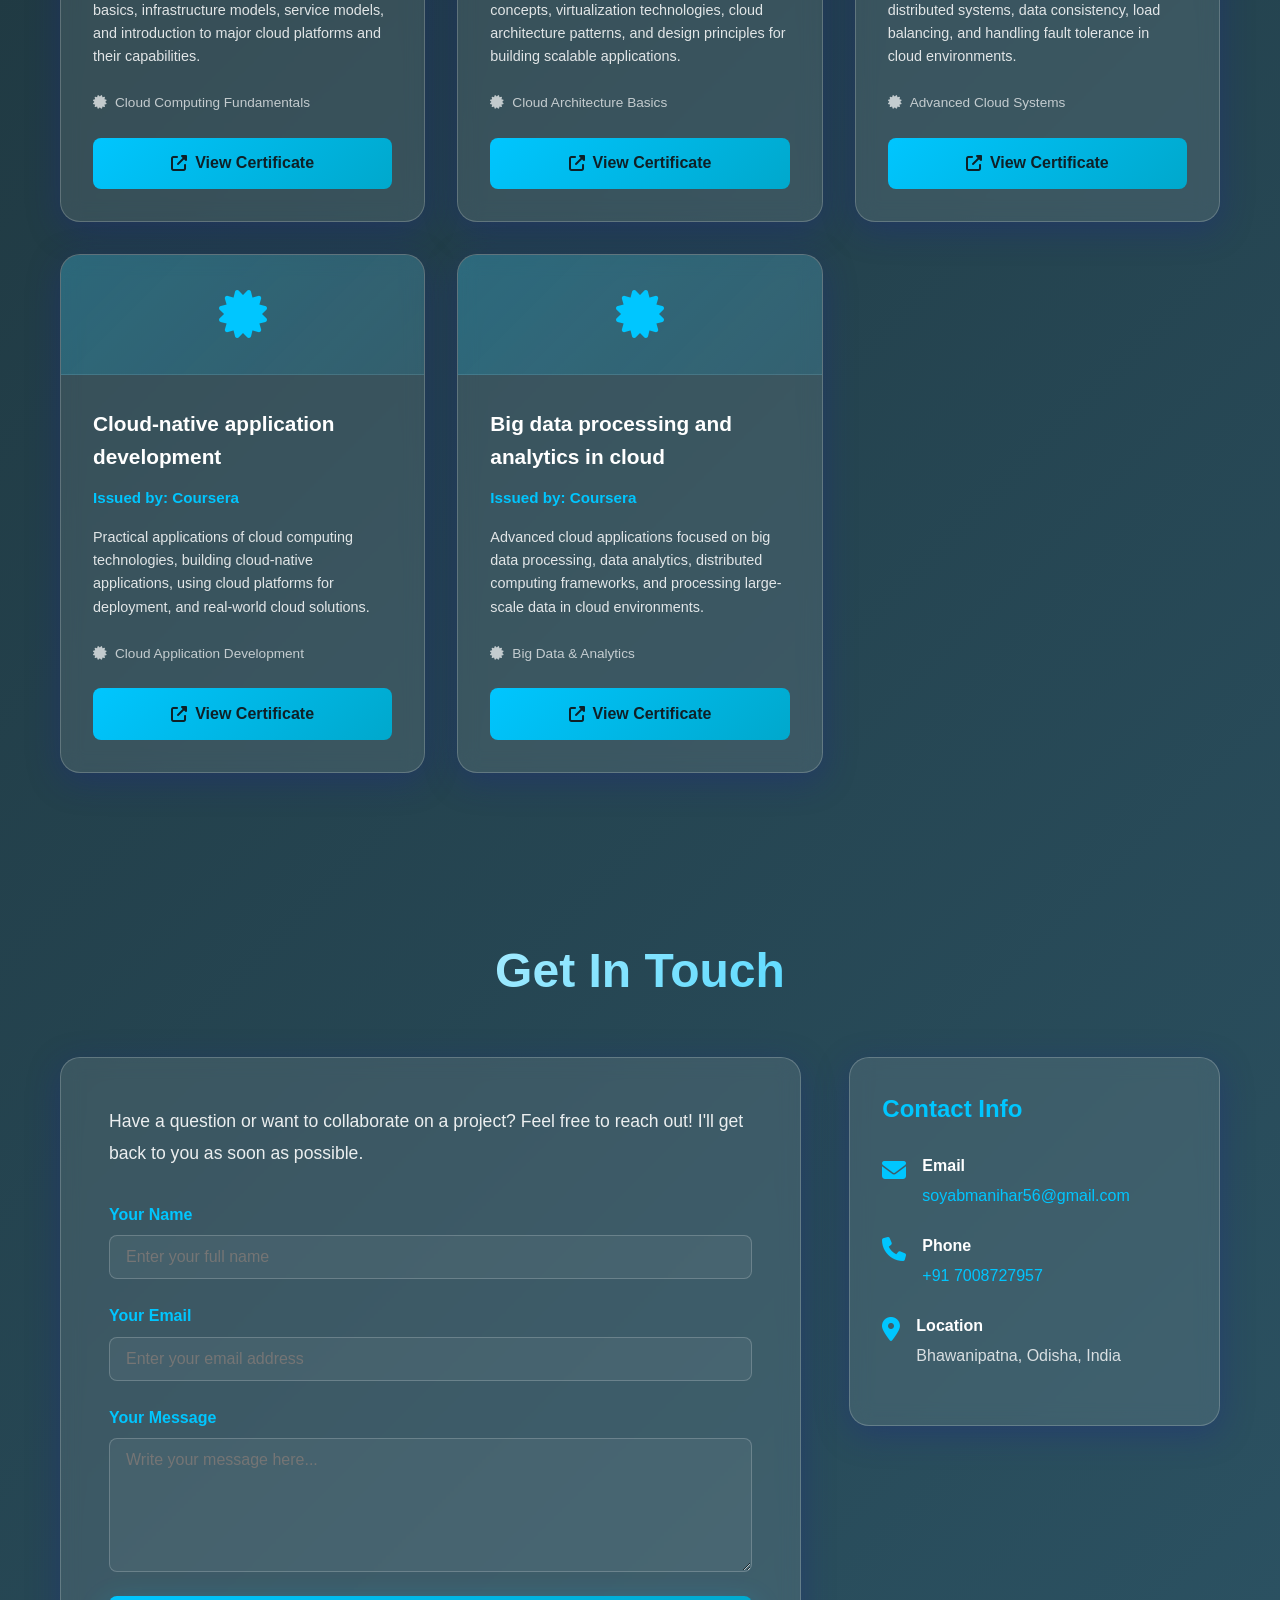
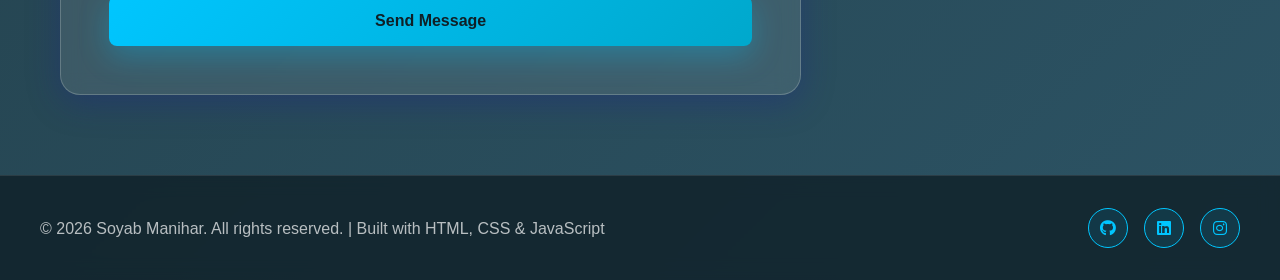
==== commit e1199823: "Add files via upload" ====
--- a/index.html
+++ b/index.html
@@ -34,6 +34,9 @@
                     <a href="#projects" class="nav-link">Projects</a>
                 </li>
                 <li class="nav-item">
+                    <a href="#certificates" class="nav-link">Certificates</a>
+                </li>
+                <li class="nav-item">
                     <a href="#contact" class="nav-link">Contact</a>
                 </li>
             </ul>
@@ -68,7 +71,7 @@
                 <a href="https://github.com/soyab" target="_blank" class="social-link">
                     <i class="fab fa-github"></i>
                 </a>
-                <a href="https://linkedin.com" target="_blank" class="social-link">
+                <a href="https://www.linkedin.com/in/soyab-manihar-9a222b405" target="_blank" class="social-link">
                     <i class="fab fa-linkedin"></i>
                 </a>
                 <a href="https://www.instagram.com/soyabmanihar8/?__pwa=1" target="_blank" class="social-link">
@@ -263,6 +266,150 @@
         </div>
     </section>
     <!-- ========== PROJECTS SECTION END ========== -->
+    
+    
+    <!-- ========== CERTIFICATES SECTION START ========== -->
+    <section id="certificates" class="certificates">
+        <div class="container">
+            <!-- Section heading -->
+            <h2 class="section-title">My Certifications</h2>
+            
+            <div class="certificates-grid">
+                
+                <!-- CERTIFICATE 1 -->
+                <div class="certificate-card">
+                    <div class="certificate-header">
+                        <i class="fas fa-certificate certificate-icon"></i>
+                    </div>
+                    
+                    <div class="certificate-body">
+                        <h3 class="certificate-title">Foundational cloud computing </h3>
+                        
+                        <p class="certificate-issuer">Issued by: Coursera</p>
+                        
+                        <p class="certificate-description">
+                            Foundational course covering cloud computing basics, infrastructure models, service models, and introduction to major cloud platforms and their capabilities.
+                        </p>
+                        
+                        <p class="certificate-date">
+                            <i class="fas fa-certificate"></i> Cloud Computing Fundamentals
+                        </p>
+                        
+                        <!-- Certificate link -->
+                        <a href="coursera/Introduction to Cloud Computing.pdf" class="certificate-link" target="_blank">
+                            <i class="fas fa-external-link-alt"></i> View Certificate
+                        </a>
+                    </div>
+                </div>
+                
+                <!-- CERTIFICATE 2 -->
+                <div class="certificate-card">
+                    <div class="certificate-header">
+                        <i class="fas fa-certificate certificate-icon"></i>
+                    </div>
+                    
+                    <div class="certificate-body">
+                        <h3 class="certificate-title">Cloud architecture and virtualization</h3>
+                        
+                        <p class="certificate-issuer">Issued by: Coursera</p>
+                        
+                        <p class="certificate-description">
+                            In-depth exploration of cloud computing concepts, virtualization technologies, cloud architecture patterns, and design principles for building scalable applications.
+                        </p>
+                        
+                        <p class="certificate-date">
+                            <i class="fas fa-certificate"></i> Cloud Architecture Basics
+                        </p>
+                        
+                        <!-- Certificate link -->
+                        <a href="coursera/Cloud Computing Concepts, Part 1.pdf" class="certificate-link" target="_blank">
+                            <i class="fas fa-external-link-alt"></i> View Certificate
+                        </a>
+                    </div>
+                </div>
+                
+                <!-- CERTIFICATE 3 -->
+                <div class="certificate-card">
+                    <div class="certificate-header">
+                        <i class="fas fa-certificate certificate-icon"></i>
+                    </div>
+                    
+                    <div class="certificate-body">
+                        <h3 class="certificate-title">Cloud Computing: Advanced distributed systems</h3>
+                        
+                        <p class="certificate-issuer">Issued by: Coursera</p>
+                        
+                        <p class="certificate-description">
+                            Advanced cloud computing concepts covering distributed systems, data consistency, load balancing, and handling fault tolerance in cloud environments.
+                        </p>
+                        
+                        <p class="certificate-date">
+                            <i class="fas fa-certificate"></i> Advanced Cloud Systems
+                        </p>
+                        
+                        <!-- Certificate link -->
+                        <a href="coursera/Cloud Computing Concepts Part 2.pdf" class="certificate-link" target="_blank">
+                            <i class="fas fa-external-link-alt"></i> View Certificate
+                        </a>
+                    </div>
+                </div>
+                
+                <!-- CERTIFICATE 4 -->
+                <div class="certificate-card">
+                    <div class="certificate-header">
+                        <i class="fas fa-certificate certificate-icon"></i>
+                    </div>
+                    
+                    <div class="certificate-body">
+                        <h3 class="certificate-title">Cloud-native application development</h3>
+                        
+                        <p class="certificate-issuer">Issued by: Coursera</p>
+                        
+                        <p class="certificate-description">
+                            Practical applications of cloud computing technologies, building cloud-native applications, using cloud platforms for deployment, and real-world cloud solutions.
+                        </p>
+                        
+                        <p class="certificate-date">
+                            <i class="fas fa-certificate"></i> Cloud Application Development
+                        </p>
+                        
+                        <!-- Certificate link -->
+                        <a href="coursera/Cloud Computing Applications, Part 1 Cloud.pdf" class="certificate-link" target="_blank">
+                            <i class="fas fa-external-link-alt"></i> View Certificate
+                        </a>
+                    </div>
+                </div>
+                
+                <!-- CERTIFICATE 5 -->
+                <div class="certificate-card">
+                    <div class="certificate-header">
+                        <i class="fas fa-certificate certificate-icon"></i>
+                    </div>
+                    
+                    <div class="certificate-body">
+                        <h3 class="certificate-title">Big data processing and analytics in cloud</h3>
+                        
+                        <p class="certificate-issuer">Issued by: Coursera</p>
+                        
+                        <p class="certificate-description">
+                            Advanced cloud applications focused on big data processing, data analytics, distributed computing frameworks, and processing large-scale data in cloud environments.
+                        </p>
+                        
+                        <p class="certificate-date">
+                            <i class="fas fa-certificate"></i> Big Data & Analytics
+                        </p>
+                        
+                        <!-- Certificate link -->
+                        <a href="coursera/Cloud Computing Applications, Part 2 Big Data and.pdf" class="certificate-link" target="_blank">
+                            <i class="fas fa-external-link-alt"></i> View Certificate
+                        </a>
+                    </div>
+                </div>
+                
+            </div>
+        </div>
+    </section>
+    <!-- ========== CERTIFICATES SECTION END ========== -->
     
     
     <!-- ========== CONTACT SECTION START ========== -->
@@ -376,7 +523,7 @@
                 <a href="https://github.com/soyab" target="_blank" class="footer-link" title="GitHub">
                     <i class="fab fa-github"></i>
                 </a>
-                <a href="https://linkedin.com/in/soyab" target="_blank" class="footer-link" title="LinkedIn">
+                <a href="https://www.linkedin.com/in/soyab-manihar-9a222b405" target="_blank" class="footer-link" title="LinkedIn">
                     <i class="fab fa-linkedin"></i>
                 </a>
                 <a href="https://www.instagram.com/soyabmanihar8/?__pwa=1#" target="_blank" class="footer-link" title="Instagram">
--- a/style.css
+++ b/style.css
@@ -448,6 +448,111 @@
     transform: scale(1.05);
 }
 
+/* ========== CERTIFICATES SECTION STYLES ========== */
+.certificates {
+    padding: 80px 20px;
+    position: relative;
+}
+
+.certificates-grid {
+    display: grid;
+    grid-template-columns: repeat(auto-fit, minmax(300px, 1fr));
+    gap: 2rem;
+}
+
+.certificate-card {
+    background: var(--color-glass);
+    border-radius: 20px;
+    overflow: hidden;
+    backdrop-filter: blur(10px);
+    border: 1px solid rgba(255, 255, 255, 0.2);
+    transition: var(--transition);
+    box-shadow: 0 8px 32px 0 rgba(31, 38, 135, 0.37);
+    display: flex;
+    flex-direction: column;
+    height: 100%;
+}
+
+.certificate-card:hover {
+    transform: translateY(-15px);
+    background: rgba(0, 198, 255, 0.1);
+    border-color: var(--color-accent);
+    box-shadow: 0 20px 50px rgba(0, 198, 255, 0.4);
+}
+
+.certificate-header {
+    height: 120px;
+    background: linear-gradient(135deg, rgba(0, 198, 255, 0.2), rgba(0, 198, 255, 0.1));
+    display: flex;
+    align-items: center;
+    justify-content: center;
+    border-bottom: 1px solid rgba(255, 255, 255, 0.1);
+}
+
+.certificate-icon {
+    font-size: 3rem;
+    color: var(--color-accent);
+}
+
+.certificate-body {
+    padding: 2rem;
+    flex-grow: 1;
+    display: flex;
+    flex-direction: column;
+}
+
+.certificate-title {
+    font-size: 1.3rem;
+    margin-bottom: 0.8rem;
+    color: var(--color-text);
+    font-weight: bold;
+}
+
+.certificate-issuer {
+    font-size: 0.95rem;
+    color: var(--color-accent);
+    margin-bottom: 1rem;
+    font-weight: 600;
+}
+
+.certificate-description {
+    font-size: 0.9rem;
+    color: rgba(255, 255, 255, 0.85);
+    margin-bottom: 1.5rem;
+    line-height: 1.6;
+    flex-grow: 1;
+}
+
+.certificate-date {
+    font-size: 0.85rem;
+    color: rgba(255, 255, 255, 0.7);
+    margin-bottom: 1.5rem;
+    display: flex;
+    align-items: center;
+    gap: 0.5rem;
+}
+
+.certificate-link {
+    display: inline-flex;
+    align-items: center;
+    justify-content: center;
+    gap: 0.5rem;
+    padding: 0.8rem 1.5rem;
+    background: linear-gradient(135deg, var(--color-accent), #00a8cc);
+    color: var(--color-dark-1);
+    text-decoration: none;
+    border-radius: 8px;
+    font-weight: bold;
+    transition: var(--transition);
+    cursor: pointer;
+    border: none;
+}
+
+.certificate-link:hover {
+    transform: scale(1.05);
+    box-shadow: 0 10px 30px rgba(0, 198, 255, 0.4);
+}
+
 /* ========== CONTACT SECTION STYLES ========== */
 .contact {
     padding: 80px 20px;
@@ -829,6 +934,53 @@
         font-size: 0.9rem;
     }
     
+    /* Certificates section */
+    .certificates {
+        padding: 60px 20px;
+    }
+    
+    .certificates-grid {
+        grid-template-columns: repeat(2, 1fr);
+        gap: 1.5rem;
+    }
+    
+    .certificate-header {
+        height: 100px;
+    }
+    
+    .certificate-icon {
+        font-size: 2.5rem;
+    }
+    
+    .certificate-body {
+        padding: 1.5rem;
+    }
+    
+    .certificate-title {
+        font-size: 1.2rem;
+        margin-bottom: 0.6rem;
+    }
+    
+    .certificate-issuer {
+        font-size: 0.9rem;
+        margin-bottom: 0.8rem;
+    }
+    
+    .certificate-description {
+        font-size: 0.85rem;
+        margin-bottom: 1rem;
+    }
+    
+    .certificate-date {
+        font-size: 0.8rem;
+        margin-bottom: 1rem;
+    }
+    
+    .certificate-link {
+        padding: 0.7rem 1.2rem;
+        font-size: 0.85rem;
+    }
+    
     /* Contact section */
     .contact {
         padding: 60px 20px;
@@ -916,6 +1068,10 @@
     }
     
     .projects-grid {
+        grid-template-columns: 1fr;
+    }
+    
+    .certificates-grid {
         grid-template-columns: 1fr;
     }
     
